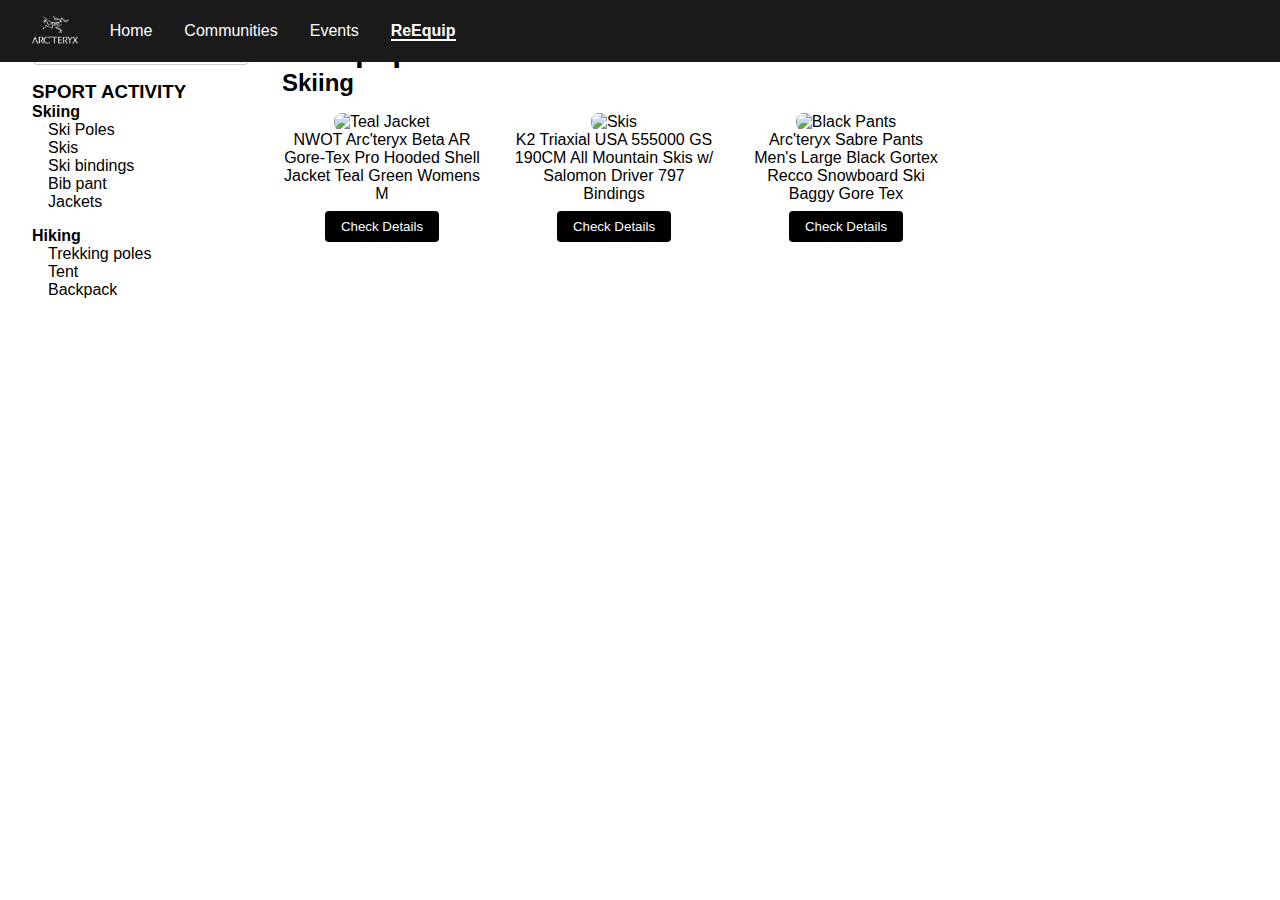
==== ReEquip.html @ 7c33cbcf "FInal Edit for today; home page is complete and ReEquip is a work in progress just needs the images " ====
<!DOCTYPE html>
<html lang="en">
<head>
  <meta charset="UTF-8" />
  <meta name="viewport" content="width=device-width, initial-scale=1.0"/>
  <title>ReEquip - ARC'LINK</title>
  <link rel="stylesheet" href="style.css" />
</head>
<body>
  <header class="navbar">
    <div class="nav-left">
      <img src="arcteryx-logo.png" alt="Logo" class="logo" />
      <nav>
        <ul class="nav-links">
          <li><a href="index.html">Home</a></li>
          <li><a href="#">Communities</a></li>
          <li><a href="#">Events</a></li>
          <li><a href="reequip.html" class="active">ReEquip</a></li>
        </ul>
      </nav>
    </div>
  </header>
  <main class="reequip-layout">
    <aside class="sidebar">
      <input type="text" placeholder="Search..." class="sidebar-search" />
      <h3>SPORT ACTIVITY</h3>
      <ul class="category">
        <li>Skiing
          <ul>
            <li>Ski Poles</li>
            <li>Skis</li>
            <li>Ski bindings</li>
            <li>Bib pant</li>
            <li>Jackets</li>
          </ul>
        </li>
        <li>Hiking
          <ul>
            <li>Trekking poles</li>
            <li>Tent</li>
            <li>Backpack</li>
          </ul>
        </li>
      </ul>
    </aside>
    <section class="main-content">
      <h1>ReEquip</h1>
      <h2>Skiing</h2>

      <div class="gear-grid">
        <div class="gear-card">
          <img src="jacket.jpg" alt="Teal Jacket">
          <p>NWOT Arc'teryx Beta AR Gore-Tex Pro Hooded Shell Jacket Teal Green Womens M</p>
          <button>Check Details</button>
        </div>
        <div class="gear-card">
          <img src="skis.jpg" alt="Skis">
          <p>K2 Triaxial USA 555000 GS 190CM All Mountain Skis w/ Salomon Driver 797 Bindings</p>
          <button>Check Details</button>
        </div>
        <div class="gear-card">
          <img src="pants.jpg" alt="Black Pants">
          <p>Arc'teryx Sabre Pants Men's Large Black Gortex Recco Snowboard Ski Baggy Gore Tex</p>
          <button>Check Details</button>
        </div>
      </div>
    </section>
  </main>
</body>
</html>
---- style.css ----
* {
    margin: 0;
    padding: 0;
    box-sizing: border-box;
    font-family: 'Helvetica Neue', sans-serif;
  }
  
  body, html {
    height: 100%;
  }
  
  .navbar {
    display: flex;
    justify-content: flex-start;
    align-items: center;
    padding: 1rem 2rem;
    background: #1a1a1a;
    position: absolute;
    width: 100%;
    z-index: 10;
  }
  
  .nav-left {
    display: flex;
    align-items: center;
    gap: 2rem;
  }
  .logo {
    height: 30px;
  }
  
  .nav-links {
    list-style: none;
    display: flex;
    gap: 2rem;
  }
  
  .nav-links a {
    color: white;
    text-decoration: none;
    font-size: 1rem;
  }
  
  .hero {
    height: 100vh;
    background: url('peakpx.jpg') no-repeat center center/cover;
    display: flex;
    flex-direction: column;
    justify-content: center;
    align-items: center;
    text-align: center;
    gap: 1rem;
    padding-top: 60px;
  }
  
  .overlay {
    background-color: rgba(0, 0, 0, 0.4);
    padding: 2rem;
    border-radius: 12px;
    display: flex;
    flex-direction: column;
    align-items: center;
    gap: 1.5rem;
  }
  
  .title {
    color: white;
    font-size: 4rem;
    font-weight: bold;
    font-family: serif;
    margin-bottom: 2rem;
  }
  
  .search-container {
    display: flex;
    align-items: center;
    justify-content: center;
    background-color: rgba(255, 255, 255, 0.95);
    border-radius: 12px;
    overflow: hidden;
    backdrop-filter: blur(6px);
    padding: 0.5rem 1rem;
    margin-bottom: 1rem;
  }

  .search-container button {
    padding: 0.5rem 1rem;
    background: transparent;
    border: none;
    color: white;
    font-size: 1.2rem;
    cursor: pointer;
  }
  
  .search-container input {
    padding: 0.75rem 1rem;
    font-size: 1rem;
    width: 250px;
    border: none;
    outline: none;
    background: transparent; 
    color: white;
  }
  
  .search-container input::placeholder {
    color: #ddd;

  }
  
  .cta-buttons {
    display: flex;
    justify-content: center;
    gap: 1rem;
    margin-top: 1rem;
  }
  
  .btn {
    background: white;
    padding: 0.75rem 1.25rem;
    text-decoration: none;
    color: black;
    border-radius: 6px;
    font-weight: bold;
    transition: background 0.3s;
    min-width: 180px;
    text-align: center;
  }
  
  .btn:hover {
    background: #e6e6e6;
  }

  .navbar {
    display: flex;
    justify-content: flex-start;
    align-items: center;
    padding: 1rem 2rem;
    background: #1a1a1a;
  }
  
  .nav-left {
    display: flex;
    align-items: center;
    gap: 2rem;
  }
  
  .logo {
    height: 30px;
  }
  
  .nav-links {
    list-style: none;
    display: flex;
    gap: 2rem;
  }
  
  .nav-links a {
    color: white;
    text-decoration: none;
    font-size: 1rem;
  }
  
  .nav-links a.active {
    font-weight: bold;
    border-bottom: 2px solid white;
  }
  
  /* Layout */
  .reequip-layout {
    display: flex;
    padding: 2rem;
  }
  
  .sidebar {
    width: 250px;
    padding-right: 2rem;
  }
  
  .sidebar-search {
    width: 100%;
    padding: 0.5rem;
    border-radius: 6px;
    border: 1px solid #ccc;
    margin-bottom: 1rem;
  }
  
  .category {
    list-style: none;
    padding: 0;
  }
  
  .category > li {
    margin-bottom: 1rem;
    font-weight: bold;
  }
  
  .category li ul {
    list-style: none;
    padding-left: 1rem;
    font-weight: normal;
  }
  
  .main-content {
    flex: 1;
  }
  
  .gear-grid {
    display: flex;
    gap: 2rem;
    margin-top: 1rem;
    flex-wrap: wrap;
  }
  
  .gear-card {
    width: 200px;
    text-align: center;
  }
  
  .gear-card img {
    width: 100%;
    height: auto;
    border-radius: 8px;
  }
  
  .gear-card button {
    margin-top: 0.5rem;
    background: black;
    color: white;
    padding: 0.5rem 1rem;
    border: none;
    border-radius: 4px;
    cursor: pointer;
  }
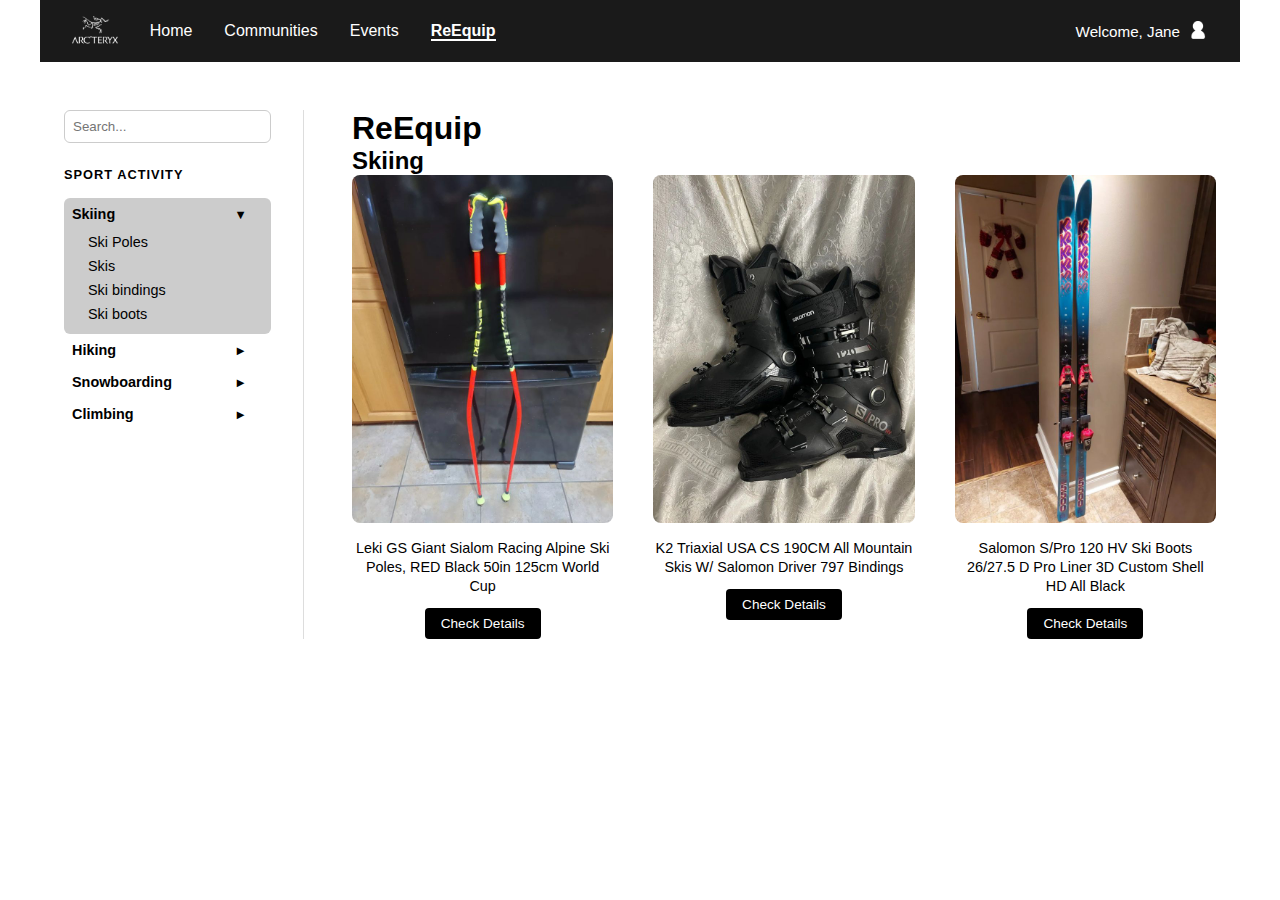
==== commit 0dd1d56f: "Edited JavaScript for the sidebar to be able to collapse and have arrow keys. Added a personal Login" ====
--- a/ReEquip.html
+++ b/ReEquip.html
@@ -19,29 +19,48 @@
         </ul>
       </nav>
     </div>
+    <div class="nav-right">
+      <span>Welcome, Jane</span>
+      <img src="icon.png" alt="User Icon" class="user-icon"/>
+    </div>
   </header>
   <main class="reequip-layout">
     <aside class="sidebar">
       <input type="text" placeholder="Search..." class="sidebar-search" />
-      <h3>SPORT ACTIVITY</h3>
-      <ul class="category">
-        <li>Skiing
-          <ul>
-            <li>Ski Poles</li>
-            <li>Skis</li>
-            <li>Ski bindings</li>
-            <li>Bib pant</li>
-            <li>Jackets</li>
-          </ul>
-        </li>
-        <li>Hiking
-          <ul>
-            <li>Trekking poles</li>
-            <li>Tent</li>
-            <li>Backpack</li>
-          </ul>
-        </li>
-      </ul>
+<h3>SPORT ACTIVITY</h3>
+<ul class="category">
+  <li class="active-category expanded">
+    <span class="category-label">Skiing</span>
+    <ul>
+      <li>Ski Poles</li>
+      <li>Skis</li>
+      <li>Ski bindings</li>
+      <li>Ski boots</li>
+    </ul>
+  </li>
+  <li>
+    <span class="category-label">Hiking</span>
+    <ul>
+      <li>Trekking poles</li>
+      <li>Tent</li>
+      <li>Backpack</li>
+    </ul>
+  </li>
+  <li>
+    <span class="category-label">Snowboarding</span>
+    <ul>
+      <li>Board</li>
+      <li>Boots</li>
+    </ul>
+  </li>
+  <li>
+    <span class="category-label">Climbing</span>
+    <ul>
+      <li>Harness</li>
+      <li>Ropes</li>
+    </ul>
+  </li>
+</ul>
     </aside>
     <section class="main-content">
       <h1>ReEquip</h1>
@@ -49,22 +68,38 @@
 
       <div class="gear-grid">
         <div class="gear-card">
-          <img src="jacket.jpg" alt="Teal Jacket">
-          <p>NWOT Arc'teryx Beta AR Gore-Tex Pro Hooded Shell Jacket Teal Green Womens M</p>
+          <img src="Image1.jpg" alt="Ski Poles">
+          <p>Leki GS Giant Sialom Racing Alpine Ski Poles, RED Black 50in 125cm World Cup</p>
           <button>Check Details</button>
         </div>
         <div class="gear-card">
-          <img src="skis.jpg" alt="Skis">
-          <p>K2 Triaxial USA 555000 GS 190CM All Mountain Skis w/ Salomon Driver 797 Bindings</p>
+          <img src="Image2.jpg" alt="Mountain Skis">
+          <p>K2 Triaxial USA CS 190CM All Mountain Skis W/ Salomon Driver 797 Bindings</p>
           <button>Check Details</button>
         </div>
         <div class="gear-card">
-          <img src="pants.jpg" alt="Black Pants">
-          <p>Arc'teryx Sabre Pants Men's Large Black Gortex Recco Snowboard Ski Baggy Gore Tex</p>
+          <img src="Image3.jpg" alt="Ski Boots">
+          <p>Salomon S/Pro 120 HV Ski Boots 26/27.5 D Pro Liner 3D Custom Shell HD All Black</p>
           <button>Check Details</button>
         </div>
       </div>
     </section>
   </main>
+  <script>
+    document.querySelectorAll('.category > li').forEach(item => {
+      item.addEventListener('click', function (e) {
+        // Ignore clicks on subitems
+        if (e.target !== this) return;
+  
+        // Close all others
+        document.querySelectorAll('.category > li').forEach(el => {
+          if (el !== this) el.classList.remove('expanded');
+        });
+  
+        // Toggle clicked one
+        this.classList.toggle('expanded');
+      });
+    });
+  </script>
 </body>
 </html>--- a/style.css
+++ b/style.css
@@ -11,13 +11,12 @@
   
   .navbar {
     display: flex;
-    justify-content: flex-start;
+    justify-content: space-between;
     align-items: center;
     padding: 1rem 2rem;
     background: #1a1a1a;
-    position: absolute;
-    width: 100%;
-    z-index: 10;
+    max-width: 1200px;
+    margin: 0 auto;
   }
   
   .nav-left {
@@ -25,6 +24,26 @@
     align-items: center;
     gap: 2rem;
   }
+
+  .nav-right {
+    display: flex;
+    align-items: center;
+    gap: 0.5rem;
+    color: white;
+    font-size: 0.95rem;
+    margin-left: auto;
+    
+  }
+
+  .nav-right span {
+  color: white;
+  }
+
+  .user-icon {
+    width: 20px;
+    height: 20px;
+  }
+
   .logo {
     height: 30px;
   }
@@ -39,6 +58,11 @@
     color: white;
     text-decoration: none;
     font-size: 1rem;
+  }
+
+  .nav-links a.active {
+    font-weight: bold;
+    border-bottom: 2px solid white;
   }
   
   .hero {
@@ -68,6 +92,11 @@
     font-size: 4rem;
     font-weight: bold;
     font-family: serif;
+    margin-bottom: 2rem;
+  }
+
+  .section-title {
+    font-size: 1.75rem;
     margin-bottom: 2rem;
   }
   
@@ -131,11 +160,12 @@
   }
 
   .navbar {
-    display: flex;
-    justify-content: flex-start;
+    background-color: #1a1a1a; 
+    color: white; 
+    display: flex;
+    justify-content: space-between;
     align-items: center;
     padding: 1rem 2rem;
-    background: #1a1a1a;
   }
   
   .nav-left {
@@ -165,15 +195,16 @@
     border-bottom: 2px solid white;
   }
   
-  /* Layout */
   .reequip-layout {
     display: flex;
-    padding: 2rem;
+    padding: 3rem 4rem;
+    gap: 3rem;
   }
   
   .sidebar {
-    width: 250px;
+    width: 240px;
     padding-right: 2rem;
+    border-right: 1px solid #ddd;
   }
   
   .sidebar-search {
@@ -181,23 +212,77 @@
     padding: 0.5rem;
     border-radius: 6px;
     border: 1px solid #ccc;
+    margin-bottom: 1.5rem;
+  }
+
+  .sidebar h3 {
+    font-size: 0.8rem;
+    text-transform: uppercase;
     margin-bottom: 1rem;
+    letter-spacing: 1px;
   }
   
   .category {
     list-style: none;
     padding: 0;
+    font-size: 0.9rem;
   }
   
   .category > li {
-    margin-bottom: 1rem;
-    font-weight: bold;
-  }
-  
-  .category li ul {
+    transition: background 0.2s ease;
+    font-weight: bold;
+    border-radius: 6px;
+    cursor: pointer;
+    padding: 0.5rem;
+    position: relative;
+    padding-right: 1.5rem;
+  }
+  
+  .category > li ul {
     list-style: none;
     padding-left: 1rem;
     font-weight: normal;
+    margin-top: 0.5rem;
+    display: none;
+  }
+  
+  .category > li.expanded ul {
+    display: block;
+  }
+  
+  .category > li ul li {
+    font-weight: normal;
+    padding: 0.25rem 0;
+    cursor: pointer;
+  }
+
+  .category > li:hover {
+    background-color: #f0f0f0;
+  }
+  
+  .category > li.active-category {
+    background-color: #ccc;
+  }
+  
+  .category > li::after {
+    content: none;
+  }
+  
+  .category-label {
+    display: flex;
+    justify-content: space-between;
+    align-items: center;
+  }
+  
+  .category-label::after {
+    content: "►";
+    font-size: 0.8rem;
+    margin-left: 0.5rem;
+    transition: transform 0.3s ease;
+  }
+  
+  .category > li.expanded > .category-label::after {
+    content: "▼";
   }
   
   .main-content {
@@ -205,14 +290,12 @@
   }
   
   .gear-grid {
-    display: flex;
-    gap: 2rem;
-    margin-top: 1rem;
-    flex-wrap: wrap;
+    display: grid;
+    gap: 2.5rem;
+    grid-template-columns: repeat(auto-fit, minmax(220px, 1fr));
   }
   
   .gear-card {
-    width: 200px;
     text-align: center;
   }
   
@@ -223,11 +306,18 @@
   }
   
   .gear-card button {
-    margin-top: 0.5rem;
+    margin-top: 0.75rem;
     background: black;
     color: white;
     padding: 0.5rem 1rem;
     border: none;
     border-radius: 4px;
     cursor: pointer;
+    font-size: 0.85rem;
+  }
+
+  .gear-card p {
+    margin-top: 0.75rem;
+    font-size: 0.9rem;
+    line-height: 1.3;
   }